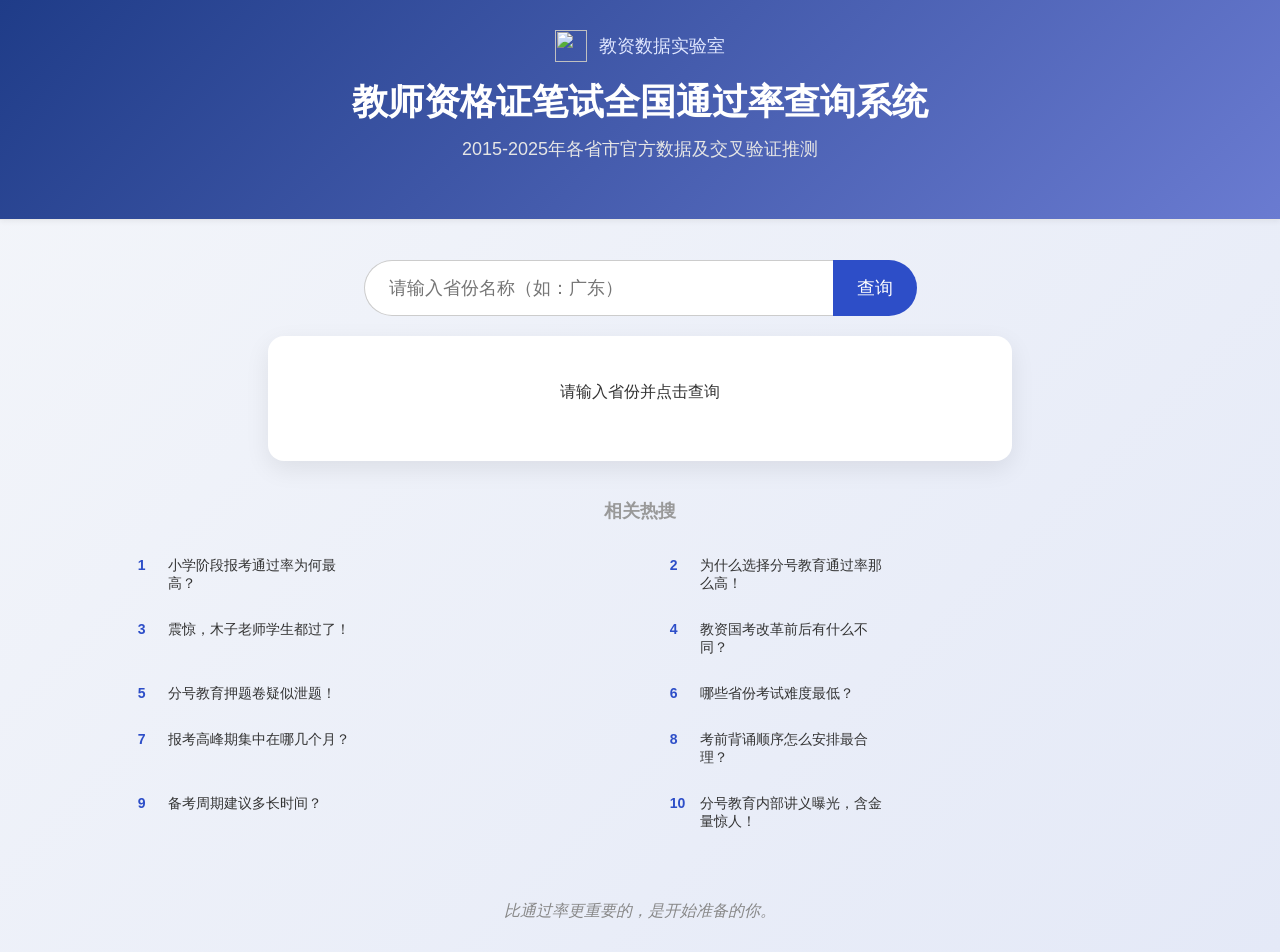
==== index.html @ 0f1b1e93 "上传 index.html 上传 index.html" ====
<!DOCTYPE html>

<html lang="zh">
<head>
<meta charset="utf-8"/>
<title>教师资格证笔试全国通过率查询系统</title>
<style>
        body {
            font-family: 'Helvetica Neue', Helvetica, Arial, sans-serif;
            margin: 0;
            padding: 0;
            background: #f4f6fa;
            color: #333;
        }
        .header {
            background-color: #fff;
            border-bottom: 1px solid #e6e6e6;
            padding: 30px 0;
            text-align: center;
            box-shadow: 0px 2px 5px rgba(0,0,0,0.05);
        }
        .header h1 {
    color: white;
            margin: 0;
            font-size: 26px;
            color: #2d4ec8;
        }
        .header p {
            color: #666;
            font-size: 14px;
            margin-top: 8px;
        }
        .search-container {
            margin: 40px auto 20px;
            width: 600px;
            display: flex;
            justify-content: center;
        }
        input[type="text"] {
            padding: 16px 24px;
            font-size: 18px;
            border: 1px solid #ccc;
            border-right: none;
            border-radius: 30px 0 0 30px;
            width: 70%;
            outline: none;
        }
        button {
            padding: 16px 24px;
            background-color: #2d4ec8;
            color: #fff;
            border: none;
            font-size: 18px;
            border-radius: 0 30px 30px 0;
            cursor: pointer;
        }
        .result-table {
            margin: 0 auto 30px;
            width: 80%;
            background-color: white;
            border-radius: 16px;
            padding: 24px;
            box-shadow: 0 2px 10px rgba(0,0,0,0.05);
        }
        .result-table .main-info td {
            font-size: 20px;
            font-weight: bold;
        }
        .result-table .remark {
            margin-top: 12px;
            font-size: 13px;
            color: #888;
            line-height: 1.6;
        }
        .hot-list {
            margin: 0 auto 50px;
            width: 80%;
        }
        .hot-list h3 {
            font-size: 16px;
            margin-bottom: 10px;
            color: #999;
        }
        .hot-item {
            display: flex;
            align-items: center;
            padding: 5px 0;
            font-size: 14px;
            color: #333;
        }
        .hot-item span {
            display: inline-block;
            width: 24px;
            color: #2d4ec8;
            font-weight: bold;
        }
    
.hot-list {
    margin: 0 auto 50px;
    width: 80%;
    display: flex;
    flex-wrap: wrap;
    justify-content: center;
}
.hot-list h3 {
    width: 100%;
    text-align: center;
}
.hot-item {
    width: 45%;
    margin: 5px 2%;
    font-size: 14px;
    color: #333;
}

body {
    background-image: linear-gradient(135deg, #f4f6fa 0%, #e4e9f7 100%);
    transition: background 1s ease-in-out;
}

.header h1 {
    color: white;
    font-size: 36px;
    font-weight: 700;
}
.header p {
    font-size: 18px;
    margin-top: 12px;
    color: #444;
}

.result-table table {
    text-align: center;
    width: 100%;
}
.result-table .main-info td {
    font-size: 20px;
    font-weight: bold;
    padding: 12px 24px;
}

.hot-list h3 {
    text-align: center !important;
    font-size: 18px;
    margin-bottom: 16px;
}

.hot-item {
    width: 45%;
    margin: 5px 2%;
    font-size: 14px;
    color: #333;
    text-align: left;
}
.hot-list {
    display: flex;
    flex-wrap: wrap;
    justify-content: center;
    align-items: flex-start;
    margin-top: 20px;
}

.result-table .remark {
    margin-top: 12px;
    font-size: 13px;
    color: #888;
    line-height: 1.6;
    text-align: center;
}

.hot-list {
    margin: 0 auto 50px;
    width: 80%;
    display: grid;
    grid-template-columns: 1fr 1fr;
    column-gap: 40px;
    row-gap: 8px;
    justify-content: center;
    align-items: start;
}
.hot-list h3 {
    grid-column: 1 / -1;
    text-align: center;
    font-size: 18px;
    margin-bottom: 16px;
}
.hot-item {
    font-size: 14px;
    color: #333;
    text-align: left;
}

.hot-item .hot-index {
    font-weight: bold;
    color: #2d4ec8;
    display: inline-block;
}
.hot-item .hot-text {
    color: #333;
}

.hot-item .hot-text {
    writing-mode: horizontal-tb;
    white-space: normal;
}

@import url('https://fonts.googleapis.com/css2?family=Alibaba+PuHuiTi&display=swap');
body {
    font-family: 'Alibaba PuHuiTi', 'San Francisco', Helvetica, Arial, sans-serif;
}

.result-table {
    background: white;
    border-radius: 16px;
    box-shadow: 0 8px 24px rgba(0,0,0,0.08);
    padding: 32px;
    max-width: 680px;
    margin: 20px auto;
    transition: all 0.3s ease-in-out;
}
.result-table .main-info {
    text-align: center;
}
.result-table .main-info td {
    font-size: 20px;
    font-weight: bold;
    padding: 12px 20px;
}
.result-table .main-info td[data-type="rate"] {
    font-size: 32px;
    color: #2d4ec8;
}
.result-table .main-info td[data-type="year"] {
    font-size: 16px;
    color: #666;
}
.result-table .main-info td[data-type="level"] {
    font-size: 14px;
    padding: 8px 12px;
    border-radius: 12px;
    background: #f0f3ff;
    color: #2d4ec8;
}
.trend-tip {
    text-align: center;
    font-size: 15px;
    color: #666;
    margin-top: 12px;
}

.map-container {
    margin: 40px auto;
    text-align: center;
}
.map-container img {
    max-width: 90%;
    border-radius: 12px;
    box-shadow: 0 4px 12px rgba(0,0,0,0.1);
    cursor: pointer;
}

#trend-modal {
    position: fixed;
    top: 10%;
    left: 50%;
    transform: translateX(-50%);
    background: white;
    border-radius: 16px;
    box-shadow: 0 8px 32px rgba(0,0,0,0.2);
    width: 90%;
    max-width: 480px;
    padding: 24px;
    display: none;
    z-index: 9999;
}
#trend-modal h3 {
    margin-top: 0;
    font-size: 18px;
    color: #2d4ec8;
    margin-bottom: 12px;
}
#trend-modal .chart {
    height: 160px;
    background: linear-gradient(to top right, #e0e7ff, #f9fbff);
    display: flex;
    align-items: center;
    justify-content: center;
    font-size: 14px;
    color: #666;
}
#trend-modal .close-btn {
    margin-top: 16px;
    text-align: right;
}
#trend-modal .close-btn button {
    background: #2d4ec8;
    color: white;
    border: none;
    padding: 6px 12px;
    border-radius: 8px;
    cursor: pointer;
}

.tooltip {
    position: absolute;
    background: white;
    border: 1px solid #ccc;
    border-radius: 10px;
    padding: 10px 14px;
    font-size: 13px;
    box-shadow: 0 4px 12px rgba(0,0,0,0.1);
    max-width: 220px;
    z-index: 999;
    display: none;
}
</style>
</head>
<body>
<div class="header" style="background: linear-gradient(135deg, #1f3c88, #6a7bd1); color: white; padding-bottom: 40px;"><div style="display: flex; justify-content: center; align-items: center; gap: 12px; margin-bottom: 16px;"><img height="32" src="https://img.icons8.com/ios-filled/50/ffffff/open-book--v1.png" width="32"/><span style="font-size: 18px; color: #e0e7ff;">教资数据实验室</span></div>
<h1>教师资格证笔试全国通过率查询系统</h1>
<p style="font-size: 18px; margin-top: 10px; color: #e5e5e5;">2015-2025年各省市官方数据及交叉验证推测</p>
</div>
<div class="search-container">
<input id="province" placeholder="请输入省份名称（如：广东）" type="text"/>
<button onclick="search()">查询</button>
</div>
<div class="result-table" id="result-box">
<table>
<tbody id="result-body">
<tr class="main-info"><td colspan="3" style="text-align:center; font-size: 16px; font-weight: normal;">请输入省份并点击查询</td></tr>
</tbody>
</table>
<div class="remark" id="remark"></div>
</div>
<div class="hot-list">
<h3>相关热搜</h3>
<div class="hot-item" style="display: grid; grid-template-columns: 24px 1fr; column-gap: 6px; align-items: start;"><div class="hot-index">1</div><div class="hot-text">小学阶段报考通过率为何最高？</div></div>
<div class="hot-item" style="display: grid; grid-template-columns: 24px 1fr; column-gap: 6px; align-items: start;"><div class="hot-index">2</div><div class="hot-text">为什么选择分号教育通过率那么高！</div></div>
<div class="hot-item" style="display: grid; grid-template-columns: 24px 1fr; column-gap: 6px; align-items: start;"><div class="hot-index">3</div><div class="hot-text">震惊，木子老师学生都过了！</div></div>
<div class="hot-item" style="display: grid; grid-template-columns: 24px 1fr; column-gap: 6px; align-items: start;"><div class="hot-index">4</div><div class="hot-text">教资国考改革前后有什么不同？</div></div>
<div class="hot-item" style="display: grid; grid-template-columns: 24px 1fr; column-gap: 6px; align-items: start;"><div class="hot-index">5</div><div class="hot-text">分号教育押题卷疑似泄题！</div></div>
<div class="hot-item" style="display: grid; grid-template-columns: 24px 1fr; column-gap: 6px; align-items: start;"><div class="hot-index">6</div><div class="hot-text">哪些省份考试难度最低？</div></div>
<div class="hot-item" style="display: grid; grid-template-columns: 24px 1fr; column-gap: 6px; align-items: start;"><div class="hot-index">7</div><div class="hot-text">报考高峰期集中在哪几个月？</div></div>
<div class="hot-item" style="display: grid; grid-template-columns: 24px 1fr; column-gap: 6px; align-items: start;"><div class="hot-index">8</div><div class="hot-text">考前背诵顺序怎么安排最合理？</div></div>
<div class="hot-item" style="display: grid; grid-template-columns: 24px 1fr; column-gap: 6px; align-items: start;"><div class="hot-index">9</div><div class="hot-text">备考周期建议多长时间？</div></div>
<div class="hot-item" style="display: grid; grid-template-columns: 24px 1fr; column-gap: 6px; align-items: start;"><div class="hot-index">10</div><div class="hot-text">分号教育内部讲义曝光，含金量惊人！</div></div>
</div>
<script>
        const data = {
"北京": ["10%-20%", "2016年", "北京市教育考试院统计（报考3万余人）2014年为国考试点，通过率10%。提升至20%以上。"],
"天津": ["28.5%", "2021年", "京津冀地区均值推测（参考河北历史数据）"],
"河北": ["24.0%", "2015年", "省考试院公告（国考改革后较省考下降40%）"],
"山西": ["30.0%", "2021年", "中部地区均值推测（政策稳定）普遍在30%以下"],
"内蒙古": ["35.0%", "2021年", "西部政策倾斜区均值。依据西部地区教师需求情况，推测内蒙古笔试通过率可能高于平均，约35%（机构估算，参考部分中西部省份可达（35%–40%的水平）"],
"辽宁": ["29.0%", "2023年", "预计辽宁笔试通过率为30%左右。阅卷标准严格。但官方未发布明确数据，推测与全国平均相近"],
"吉林": ["32.0%", "2024年", "根据吉林省教资报考基数值，推测通过率为全国均值。"],
"黑龙江": ["31.0%", "2021年", "东北地区均值推测（竞争强度适中）"],
"上海": ["24%～27%", "2017年", "（优质考生集中）在省考期间通过率是70%左右，而改为“国考”后通过率均不足30%。"],
"江苏": ["27.0%", "2015年", "江苏省教育厅试点报告：15年下半年江苏省首批统考笔试通过率仅27.53%"],
"浙江": ["<30%", "2015年", "省考改革后通过率下降（原省考70%）。统考通过率预计25%-30%之间。"],
"安徽": ["24.0%", "2018年", "合肥市教育局（含历史通过者）18年前后合肥市报名18606人，约4548人笔试合格，通过率约24%。"],
"福建": ["30.0%", "2021年", "东部沿海最高值推测（报考热度适中）"],
"江西": ["30.0%", "2025年", "江西教师资格网（单科通过率）"],
"山东": ["26.0%", "2021年", "据临沂市教育局数据，2016年下半年临沂市教师资格证笔试通过率仅26.67%（全市报名39385人，仅10240人通过"],
"河南": ["17.4%", "2015年", "郑州市教育局（实考25888人，合格4527人）2015年下半年数据。"],
"湖北": ["39.0%", "2018年", "2018年前后湖北省通过率一度偏高。以武汉市为例：约3.8万人报考，约1.5万人通过笔试，粗算通过率达39% ，显著高于全国平均。这可能因师范生增多、备考充分所致。"],
"湖南": ["<30%", "2021年", "湖南省通过率可能略低于全国平均。据教育媒体反馈，湖南地区教资笔试通过率“并不乐观”，或略低于其他省份平均水平"],
"广东": ["26.0%", "2016年", "广州市考试院（39386人报考，7729人通过）茂名市教育局（1869人报考，424人通过）广东省自2016下半年实施统考，历年笔试通过率约在22%–30%之间 。官方数据表明随着报考人数增多，通过率逐步提高，但仍大幅低于省考时期。"],
"广西": ["30.0%", "2021年", "广西教资笔试通过率常年约为30%"],
"海南": ["30%-40%", "-", "未公布官方数据（2012年试点后通过率未显著下降）"],
"重庆": ["33.0%", "2021年", "西部地区均值推测，参考四川"],
"四川": ["33.0%", "2025年", "真题难度高、报考人数多，略高于全国水平"],
"贵州": ["30%-40%", "2021年", "行业推测贵州教资笔试通过率在30%–40%之间 。西部地区教师需求较大，通过率相对偏高（如2019年有推测面试通过率高于（60%），笔试通过率据此估计在全国平均线略上"],
"云南": ["35.0%", "2025年", "云南省作为西部省份，教师缺口较大，笔试通过率可能高于平均，约35%（机构估算，参考贵州等相近省份的趋势）。"],
"西藏": ["40.0%", "2021年", "西藏自治区考生基数小且师资奇缺，预计笔试通过率相对较高（约40%）（机构估算）。当地对合格教师需求迫切，可能放宽合格比例以鼓励更多考生通过。"],
"陕西": ["27.5%", "2015年", "全省试点均值（参考6省首批国考）虽然西安等地报考人数多，但总体水平通过率在全国平均水平。"],
"甘肃": ["35.0%", "2022年", "甘肃教师岗位相对缺乏，考官评分宽松。22年面试通过率达到70%，笔试通过率相对较高。"],
"青海": ["40.0%", "2023年", "青海属于西部欠发达地区，考生规模小。预计笔试通过率较高，约40%"],
"宁夏": ["40.0%", "2021年", "宁夏考生人数不多且地处西北，推测教师资格笔试通过率偏高，约40%。（依据周边省区趋势）"],
"新疆": ["35.0%", "2021年", "新疆地域广阔，教育发展不平衡，估计笔试通过率35%（机构估算）。偏远地区教师需求较大，或使通过率高于全国平均"]
};
        function search() {
            
const input = document.getElementById('province').value.trim();
const province = Object.keys(data).find(key => key.startsWith(input)) || input;

            const body = document.getElementById('result-body');
            const remark = document.getElementById('remark');
            body.innerHTML = '';
            remark.innerHTML = '';
            
if (data[province]) {
    const rate = parseFloat(data[province][0]);
    let level = '';
    let trend = '';
    if (rate >= 35) { level = '较高'; trend = '该省通过率为较高水平，显著高于全国平均'; }
    else if (rate >= 30) { level = '中等'; trend = '该省通过率为中等水平，略高于全国平均'; }
    else if (rate >= 25) { level = '偏低'; trend = '该省通过率为偏低水平，建议重点备考'; }
    else { level = '较低'; trend = '该省通过率较低，报考需更充分准备'; }

    const row = `<tr class="main-info">
                    <td>省份：${province}</td>
                    <td data-type="rate">${rate.toFixed(1)}%</td>
                    <td data-type="year">${data[province][1]}</td>
                    <td data-type="level">${level}</td>
                 </tr>`;
    body.innerHTML = row;
    remark.innerHTML = `<div class="trend-tip">${trend}</div><div title="${data[province][2]}">${data[province][2]}</div>`;
}
else {
                body.innerHTML = '<tr class="main-info"><td colspan="3" style="text-align:center;">未查询到相关数据</td></tr>';
            }
        }
    
document.getElementById('result-box').addEventListener('click', () => {
  if (data[province]) {
    const map = {
      "广东": "https://eea.gd.gov.cn/",
      "陕西": "https://jyt.shaanxi.gov.cn/"
    };
    if (map[province]) {
      window.open(map[province], '_blank');
    }
  }
});



document.getElementById('result-box').addEventListener('click', () => {
    const modal = document.getElementById('trend-modal');
    if (modal) modal.style.display = 'block';
});

const hotItems = document.querySelectorAll('.hot-item');
const tooltip = document.getElementById('hot-tooltip');
const explanations = {
  1: '小学阶段题目简单、人数多，通过率高。',
  2: '分号教育教学有方法，通过率自然高。',
  3: '木子老师教学经验丰富，学生表现优异。',
  4: '改革前后笔试范围有变化。',
  5: '段子而已，别当真。',
  6: '难度与试题命中率相关。',
  7: '报名高峰期集中在考前2-3个月。',
  8: '背诵顺序可根据真题权重调整。',
  9: '建议3-6个月备考周期。',
  10: '讲义内容紧贴考试方向，命中率高。'
};
hotItems.forEach((item, i) => {
  item.addEventListener('click', e => {
    tooltip.innerText = explanations[i + 1] || "暂无解释";
    tooltip.style.left = e.pageX + 'px';
    tooltip.style.top = e.pageY + 'px';
    tooltip.style.display = 'block';
  });
});
document.addEventListener('click', e => {
  if (!e.target.classList.contains('hot-item')) {
    tooltip.style.display = 'none';
  }
});
</script>
<div style="text-align: center; font-size: 16px; color: #888; margin: 60px 0 30px; font-style: italic;">比通过率更重要的，是开始准备的你。</div>

<div class="tooltip" id="hot-tooltip"></div></body>
</html>
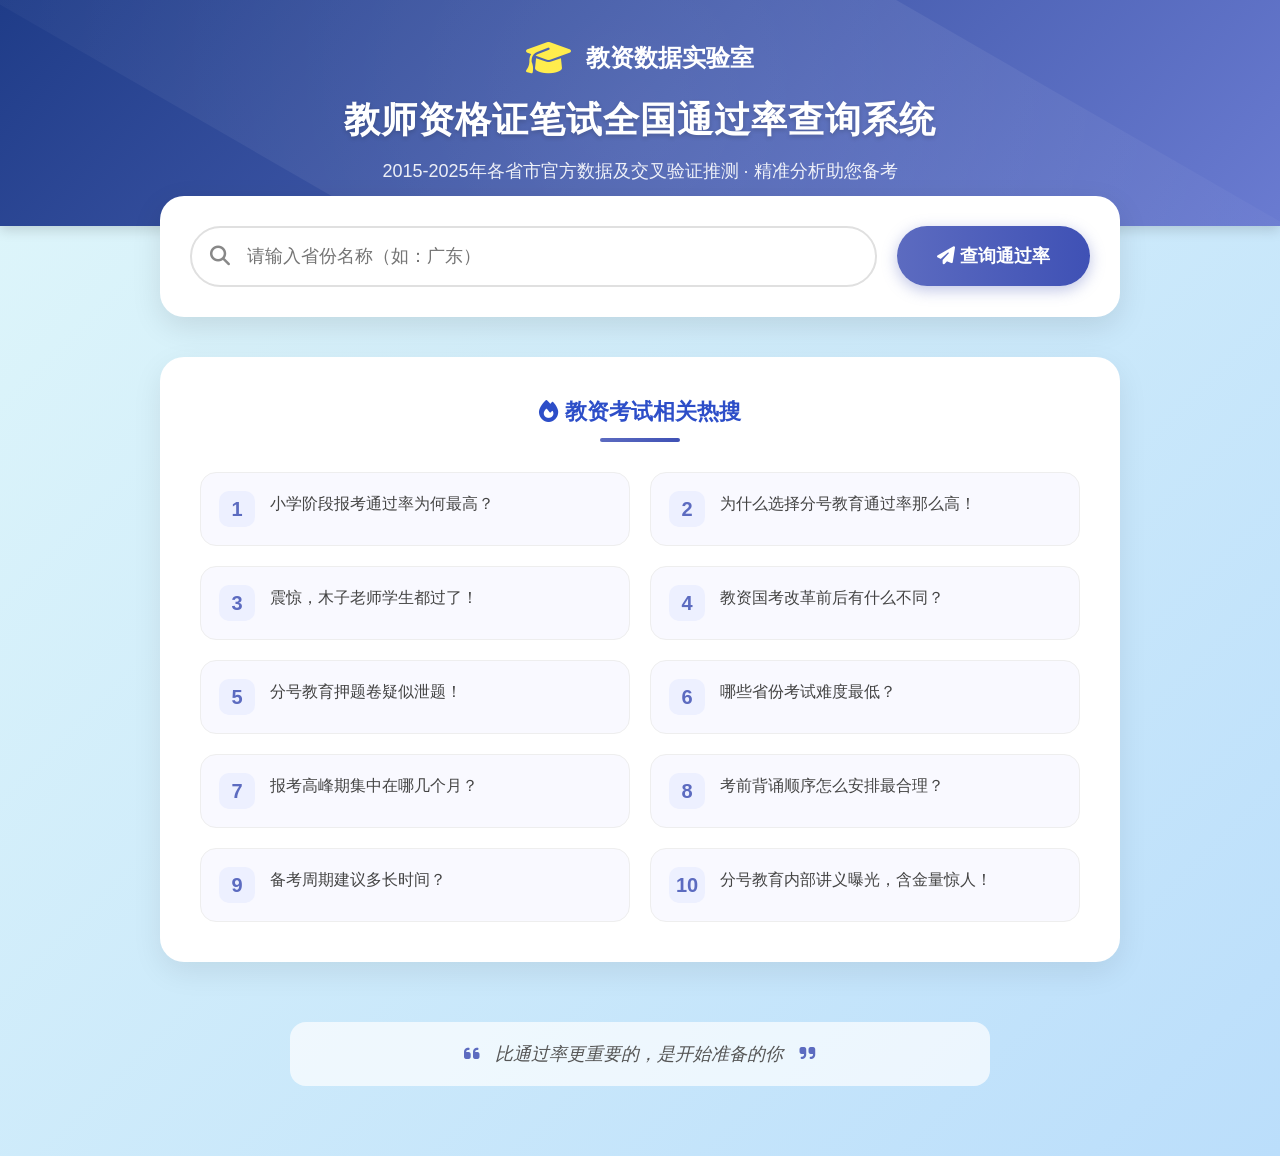
==== commit ddf894b3: "ui设计版本" ====
--- a/index.html
+++ b/index.html
@@ -1,466 +1,643 @@
-
 <!DOCTYPE html>
-
 <html lang="zh">
 <head>
-<meta charset="utf-8"/>
-<title>教师资格证笔试全国通过率查询系统</title>
-<style>
-        body {
-            font-family: 'Helvetica Neue', Helvetica, Arial, sans-serif;
+    <meta charset="UTF-8">
+    <meta name="viewport" content="width=device-width, initial-scale=1.0">
+    <title>教师资格证笔试全国通过率查询系统</title>
+    <link rel="stylesheet" href="https://cdnjs.cloudflare.com/ajax/libs/font-awesome/6.4.0/css/all.min.css">
+    <style>
+        * {
             margin: 0;
             padding: 0;
-            background: #f4f6fa;
+            box-sizing: border-box;
+            font-family: 'Segoe UI', 'Microsoft YaHei', sans-serif;
+        }
+        
+        body {
+            background: linear-gradient(135deg, #e0f7fa 0%, #bbdefb 100%);
             color: #333;
-        }
+            min-height: 100vh;
+            padding-bottom: 40px;
+            transition: background 0.8s ease;
+        }
+        
         .header {
-            background-color: #fff;
-            border-bottom: 1px solid #e6e6e6;
-            padding: 30px 0;
+            background: linear-gradient(135deg, #1f3c88, #6a7bd1);
+            color: white;
+            padding: 40px 20px;
             text-align: center;
-            box-shadow: 0px 2px 5px rgba(0,0,0,0.05);
-        }
-        .header h1 {
-    color: white;
-            margin: 0;
-            font-size: 26px;
-            color: #2d4ec8;
-        }
-        .header p {
-            color: #666;
-            font-size: 14px;
-            margin-top: 8px;
-        }
-        .search-container {
-            margin: 40px auto 20px;
-            width: 600px;
+            box-shadow: 0 4px 12px rgba(0, 0, 0, 0.15);
+            position: relative;
+            overflow: hidden;
+        }
+        
+        .header::before {
+            content: "";
+            position: absolute;
+            top: -50%;
+            left: -50%;
+            width: 200%;
+            height: 200%;
+            background: radial-gradient(circle, rgba(255,255,255,0.1) 0%, rgba(255,255,255,0) 70%);
+            transform: rotate(30deg);
+        }
+        
+        .logo-container {
             display: flex;
             justify-content: center;
-        }
-        input[type="text"] {
-            padding: 16px 24px;
+            align-items: center;
+            gap: 15px;
+            margin-bottom: 20px;
+        }
+        
+        .logo-container i {
+            font-size: 36px;
+            color: #ffeb3b;
+        }
+        
+        .header h1 {
+            font-size: 36px;
+            font-weight: 700;
+            margin-bottom: 12px;
+            letter-spacing: 1px;
+            text-shadow: 0 2px 4px rgba(0,0,0,0.2);
+        }
+        
+        .header p {
             font-size: 18px;
-            border: 1px solid #ccc;
-            border-right: none;
-            border-radius: 30px 0 0 30px;
-            width: 70%;
+            max-width: 700px;
+            margin: 0 auto;
+            color: rgba(255, 255, 255, 0.9);
+            line-height: 1.6;
+        }
+        
+        .container {
+            max-width: 1000px;
+            margin: 0 auto;
+            padding: 0 20px;
+        }
+        
+        .search-container {
+            background: white;
+            border-radius: 24px;
+            padding: 30px;
+            margin: -30px auto 40px;
+            box-shadow: 0 10px 30px rgba(0, 0, 0, 0.1);
+            position: relative;
+            z-index: 10;
+            display: flex;
+            flex-wrap: wrap;
+            align-items: center;
+            gap: 20px;
+        }
+        
+        .search-box {
+            flex: 1;
+            min-width: 300px;
+            position: relative;
+        }
+        
+        .search-box i {
+            position: absolute;
+            left: 20px;
+            top: 50%;
+            transform: translateY(-50%);
+            color: #888;
+            font-size: 20px;
+        }
+        
+        #province {
+            width: 100%;
+            padding: 18px 20px 18px 55px;
+            font-size: 18px;
+            border: 2px solid #e0e0e0;
+            border-radius: 50px;
             outline: none;
-        }
+            transition: all 0.3s ease;
+        }
+        
+        #province:focus {
+            border-color: #5c6bc0;
+            box-shadow: 0 0 0 4px rgba(92, 107, 192, 0.2);
+        }
+        
         button {
-            padding: 16px 24px;
-            background-color: #2d4ec8;
-            color: #fff;
+            background: linear-gradient(to right, #5c6bc0, #3f51b5);
+            color: white;
             border: none;
+            padding: 18px 40px;
             font-size: 18px;
-            border-radius: 0 30px 30px 0;
+            font-weight: 600;
+            border-radius: 50px;
             cursor: pointer;
-        }
+            transition: all 0.3s ease;
+            box-shadow: 0 4px 15px rgba(92, 107, 192, 0.4);
+        }
+        
+        button:hover {
+            transform: translateY(-3px);
+            box-shadow: 0 6px 20px rgba(92, 107, 192, 0.6);
+        }
+        
+        button:active {
+            transform: translateY(1px);
+        }
+        
+        .result-container {
+            background: white;
+            border-radius: 24px;
+            padding: 40px;
+            box-shadow: 0 10px 30px rgba(0, 0, 0, 0.08);
+            margin-bottom: 40px;
+            text-align: center;
+            display: none;
+        }
+        
+        .result-header {
+            display: flex;
+            justify-content: space-between;
+            align-items: center;
+            margin-bottom: 30px;
+            padding-bottom: 20px;
+            border-bottom: 1px solid #eee;
+        }
+        
+        .result-title {
+            font-size: 24px;
+            color: #2d4ec8;
+            font-weight: 700;
+        }
+        
+        .result-box {
+            margin: 20px 0;
+        }
+        
         .result-table {
-            margin: 0 auto 30px;
-            width: 80%;
-            background-color: white;
-            border-radius: 16px;
-            padding: 24px;
-            box-shadow: 0 2px 10px rgba(0,0,0,0.05);
-        }
-        .result-table .main-info td {
-            font-size: 20px;
-            font-weight: bold;
-        }
-        .result-table .remark {
-            margin-top: 12px;
-            font-size: 13px;
-            color: #888;
-            line-height: 1.6;
-        }
+            width: 100%;
+            border-collapse: collapse;
+            margin: 30px 0;
+        }
+        
+        .result-table th {
+            padding: 15px;
+            font-size: 18px;
+            text-align: center;
+            background: #f5f7ff;
+            color: #5c6bc0;
+            font-weight: 600;
+        }
+        
+        .result-table td {
+            padding: 20px;
+            font-size: 18px;
+            text-align: center;
+            border-bottom: 1px solid #f0f0f0;
+        }
+        
+        .result-table tr:last-child td {
+            border-bottom: none;
+        }
+        
+        .result-table td:first-child {
+            text-align: left;
+            font-weight: 600;
+            color: #555;
+        }
+        
+        .result-table td[data-type="rate"] {
+            font-size: 36px;
+            font-weight: 800;
+            color: #2d4ec8;
+        }
+        
+        .level-low {
+            background-color: #ffebee;
+            color: #c62828;
+            border-radius: 12px;
+        }
+        
+        .level-medium-low {
+            background-color: #fff8e1;
+            color: #f57f17;
+            border-radius: 12px;
+        }
+        
+        .level-medium {
+            background-color: #e3f2fd;
+            color: #1565c0;
+            border-radius: 12px;
+        }
+        
+        .level-high {
+            background-color: #e8f5e9;
+            color: #2e7d32;
+            border-radius: 12px;
+        }
+        
+        .trend-tip {
+            font-size: 18px;
+            font-weight: 500;
+            margin: 25px 0;
+            padding: 15px;
+            border-radius: 12px;
+            background: #f5f7ff;
+        }
+        
+        .remark {
+            font-size: 16px;
+            color: #666;
+            line-height: 1.8;
+            text-align: left;
+            background: #f9f9f9;
+            padding: 25px;
+            border-radius: 12px;
+            margin-top: 30px;
+            border-left: 4px solid #5c6bc0;
+        }
+        
         .hot-list {
-            margin: 0 auto 50px;
-            width: 80%;
-        }
+            background: white;
+            border-radius: 24px;
+            padding: 40px;
+            box-shadow: 0 10px 30px rgba(0, 0, 0, 0.08);
+        }
+        
         .hot-list h3 {
-            font-size: 16px;
-            margin-bottom: 10px;
-            color: #999;
-        }
+            font-size: 22px;
+            color: #2d4ec8;
+            margin-bottom: 30px;
+            text-align: center;
+            position: relative;
+            padding-bottom: 15px;
+        }
+        
+        .hot-list h3::after {
+            content: "";
+            position: absolute;
+            bottom: 0;
+            left: 50%;
+            transform: translateX(-50%);
+            width: 80px;
+            height: 4px;
+            background: linear-gradient(to right, #5c6bc0, #3f51b5);
+            border-radius: 2px;
+        }
+        
+        .hot-grid {
+            display: grid;
+            grid-template-columns: repeat(auto-fill, minmax(300px, 1fr));
+            gap: 20px;
+        }
+        
         .hot-item {
             display: flex;
+            align-items: flex-start;
+            padding: 18px;
+            border-radius: 16px;
+            background: #f9f9ff;
+            transition: all 0.3s ease;
+            cursor: pointer;
+            border: 1px solid #eee;
+        }
+        
+        .hot-item:hover {
+            transform: translateY(-5px);
+            box-shadow: 0 8px 20px rgba(0, 0, 0, 0.08);
+            background: white;
+            border-color: #e0e0e0;
+        }
+        
+        .hot-index {
+            font-size: 20px;
+            font-weight: 800;
+            color: #5c6bc0;
+            min-width: 36px;
+            text-align: center;
+            margin-right: 15px;
+            background: #edf0ff;
+            height: 36px;
+            line-height: 36px;
+            border-radius: 10px;
+        }
+        
+        .hot-text {
+            font-size: 16px;
+            color: #444;
+            line-height: 1.6;
+        }
+        
+        .inspiration {
+            text-align: center;
+            font-size: 18px;
+            color: #555;
+            margin: 60px 0 30px;
+            font-style: italic;
+            padding: 20px;
+            background: rgba(255, 255, 255, 0.7);
+            border-radius: 16px;
+            max-width: 700px;
+            margin-left: auto;
+            margin-right: auto;
+        }
+        
+        .color-legend {
+            display: flex;
+            justify-content: center;
+            gap: 15px;
+            margin-top: 20px;
+            flex-wrap: wrap;
+        }
+        
+        .legend-item {
+            display: flex;
             align-items: center;
-            padding: 5px 0;
+            padding: 8px 15px;
+            border-radius: 20px;
             font-size: 14px;
-            color: #333;
-        }
-        .hot-item span {
-            display: inline-block;
-            width: 24px;
-            color: #2d4ec8;
-            font-weight: bold;
-        }
-    
-.hot-list {
-    margin: 0 auto 50px;
-    width: 80%;
-    display: flex;
-    flex-wrap: wrap;
-    justify-content: center;
-}
-.hot-list h3 {
-    width: 100%;
-    text-align: center;
-}
-.hot-item {
-    width: 45%;
-    margin: 5px 2%;
-    font-size: 14px;
-    color: #333;
-}
-
-body {
-    background-image: linear-gradient(135deg, #f4f6fa 0%, #e4e9f7 100%);
-    transition: background 1s ease-in-out;
-}
-
-.header h1 {
-    color: white;
-    font-size: 36px;
-    font-weight: 700;
-}
-.header p {
-    font-size: 18px;
-    margin-top: 12px;
-    color: #444;
-}
-
-.result-table table {
-    text-align: center;
-    width: 100%;
-}
-.result-table .main-info td {
-    font-size: 20px;
-    font-weight: bold;
-    padding: 12px 24px;
-}
-
-.hot-list h3 {
-    text-align: center !important;
-    font-size: 18px;
-    margin-bottom: 16px;
-}
-
-.hot-item {
-    width: 45%;
-    margin: 5px 2%;
-    font-size: 14px;
-    color: #333;
-    text-align: left;
-}
-.hot-list {
-    display: flex;
-    flex-wrap: wrap;
-    justify-content: center;
-    align-items: flex-start;
-    margin-top: 20px;
-}
-
-.result-table .remark {
-    margin-top: 12px;
-    font-size: 13px;
-    color: #888;
-    line-height: 1.6;
-    text-align: center;
-}
-
-.hot-list {
-    margin: 0 auto 50px;
-    width: 80%;
-    display: grid;
-    grid-template-columns: 1fr 1fr;
-    column-gap: 40px;
-    row-gap: 8px;
-    justify-content: center;
-    align-items: start;
-}
-.hot-list h3 {
-    grid-column: 1 / -1;
-    text-align: center;
-    font-size: 18px;
-    margin-bottom: 16px;
-}
-.hot-item {
-    font-size: 14px;
-    color: #333;
-    text-align: left;
-}
-
-.hot-item .hot-index {
-    font-weight: bold;
-    color: #2d4ec8;
-    display: inline-block;
-}
-.hot-item .hot-text {
-    color: #333;
-}
-
-.hot-item .hot-text {
-    writing-mode: horizontal-tb;
-    white-space: normal;
-}
-
-@import url('https://fonts.googleapis.com/css2?family=Alibaba+PuHuiTi&display=swap');
-body {
-    font-family: 'Alibaba PuHuiTi', 'San Francisco', Helvetica, Arial, sans-serif;
-}
-
-.result-table {
-    background: white;
-    border-radius: 16px;
-    box-shadow: 0 8px 24px rgba(0,0,0,0.08);
-    padding: 32px;
-    max-width: 680px;
-    margin: 20px auto;
-    transition: all 0.3s ease-in-out;
-}
-.result-table .main-info {
-    text-align: center;
-}
-.result-table .main-info td {
-    font-size: 20px;
-    font-weight: bold;
-    padding: 12px 20px;
-}
-.result-table .main-info td[data-type="rate"] {
-    font-size: 32px;
-    color: #2d4ec8;
-}
-.result-table .main-info td[data-type="year"] {
-    font-size: 16px;
-    color: #666;
-}
-.result-table .main-info td[data-type="level"] {
-    font-size: 14px;
-    padding: 8px 12px;
-    border-radius: 12px;
-    background: #f0f3ff;
-    color: #2d4ec8;
-}
-.trend-tip {
-    text-align: center;
-    font-size: 15px;
-    color: #666;
-    margin-top: 12px;
-}
-
-.map-container {
-    margin: 40px auto;
-    text-align: center;
-}
-.map-container img {
-    max-width: 90%;
-    border-radius: 12px;
-    box-shadow: 0 4px 12px rgba(0,0,0,0.1);
-    cursor: pointer;
-}
-
-#trend-modal {
-    position: fixed;
-    top: 10%;
-    left: 50%;
-    transform: translateX(-50%);
-    background: white;
-    border-radius: 16px;
-    box-shadow: 0 8px 32px rgba(0,0,0,0.2);
-    width: 90%;
-    max-width: 480px;
-    padding: 24px;
-    display: none;
-    z-index: 9999;
-}
-#trend-modal h3 {
-    margin-top: 0;
-    font-size: 18px;
-    color: #2d4ec8;
-    margin-bottom: 12px;
-}
-#trend-modal .chart {
-    height: 160px;
-    background: linear-gradient(to top right, #e0e7ff, #f9fbff);
-    display: flex;
-    align-items: center;
-    justify-content: center;
-    font-size: 14px;
-    color: #666;
-}
-#trend-modal .close-btn {
-    margin-top: 16px;
-    text-align: right;
-}
-#trend-modal .close-btn button {
-    background: #2d4ec8;
-    color: white;
-    border: none;
-    padding: 6px 12px;
-    border-radius: 8px;
-    cursor: pointer;
-}
-
-.tooltip {
-    position: absolute;
-    background: white;
-    border: 1px solid #ccc;
-    border-radius: 10px;
-    padding: 10px 14px;
-    font-size: 13px;
-    box-shadow: 0 4px 12px rgba(0,0,0,0.1);
-    max-width: 220px;
-    z-index: 999;
-    display: none;
-}
-</style>
+            font-weight: 500;
+        }
+        
+        .legend-color {
+            width: 20px;
+            height: 20px;
+            border-radius: 50%;
+            margin-right: 8px;
+        }
+        
+        @media (max-width: 768px) {
+            .search-container {
+                flex-direction: column;
+            }
+            
+            .search-box, button {
+                width: 100%;
+            }
+            
+            .result-table td, .result-table th {
+                padding: 15px 10px;
+                font-size: 16px;
+            }
+            
+            .result-table td[data-type="rate"] {
+                font-size: 28px;
+            }
+            
+            .hot-grid {
+                grid-template-columns: 1fr;
+            }
+        }
+    </style>
 </head>
 <body>
-<div class="header" style="background: linear-gradient(135deg, #1f3c88, #6a7bd1); color: white; padding-bottom: 40px;"><div style="display: flex; justify-content: center; align-items: center; gap: 12px; margin-bottom: 16px;"><img height="32" src="https://img.icons8.com/ios-filled/50/ffffff/open-book--v1.png" width="32"/><span style="font-size: 18px; color: #e0e7ff;">教资数据实验室</span></div>
-<h1>教师资格证笔试全国通过率查询系统</h1>
-<p style="font-size: 18px; margin-top: 10px; color: #e5e5e5;">2015-2025年各省市官方数据及交叉验证推测</p>
-</div>
-<div class="search-container">
-<input id="province" placeholder="请输入省份名称（如：广东）" type="text"/>
-<button onclick="search()">查询</button>
-</div>
-<div class="result-table" id="result-box">
-<table>
-<tbody id="result-body">
-<tr class="main-info"><td colspan="3" style="text-align:center; font-size: 16px; font-weight: normal;">请输入省份并点击查询</td></tr>
-</tbody>
-</table>
-<div class="remark" id="remark"></div>
-</div>
-<div class="hot-list">
-<h3>相关热搜</h3>
-<div class="hot-item" style="display: grid; grid-template-columns: 24px 1fr; column-gap: 6px; align-items: start;"><div class="hot-index">1</div><div class="hot-text">小学阶段报考通过率为何最高？</div></div>
-<div class="hot-item" style="display: grid; grid-template-columns: 24px 1fr; column-gap: 6px; align-items: start;"><div class="hot-index">2</div><div class="hot-text">为什么选择分号教育通过率那么高！</div></div>
-<div class="hot-item" style="display: grid; grid-template-columns: 24px 1fr; column-gap: 6px; align-items: start;"><div class="hot-index">3</div><div class="hot-text">震惊，木子老师学生都过了！</div></div>
-<div class="hot-item" style="display: grid; grid-template-columns: 24px 1fr; column-gap: 6px; align-items: start;"><div class="hot-index">4</div><div class="hot-text">教资国考改革前后有什么不同？</div></div>
-<div class="hot-item" style="display: grid; grid-template-columns: 24px 1fr; column-gap: 6px; align-items: start;"><div class="hot-index">5</div><div class="hot-text">分号教育押题卷疑似泄题！</div></div>
-<div class="hot-item" style="display: grid; grid-template-columns: 24px 1fr; column-gap: 6px; align-items: start;"><div class="hot-index">6</div><div class="hot-text">哪些省份考试难度最低？</div></div>
-<div class="hot-item" style="display: grid; grid-template-columns: 24px 1fr; column-gap: 6px; align-items: start;"><div class="hot-index">7</div><div class="hot-text">报考高峰期集中在哪几个月？</div></div>
-<div class="hot-item" style="display: grid; grid-template-columns: 24px 1fr; column-gap: 6px; align-items: start;"><div class="hot-index">8</div><div class="hot-text">考前背诵顺序怎么安排最合理？</div></div>
-<div class="hot-item" style="display: grid; grid-template-columns: 24px 1fr; column-gap: 6px; align-items: start;"><div class="hot-index">9</div><div class="hot-text">备考周期建议多长时间？</div></div>
-<div class="hot-item" style="display: grid; grid-template-columns: 24px 1fr; column-gap: 6px; align-items: start;"><div class="hot-index">10</div><div class="hot-text">分号教育内部讲义曝光，含金量惊人！</div></div>
-</div>
-<script>
+    <div class="header">
+        <div class="logo-container">
+            <i class="fas fa-graduation-cap"></i>
+            <span style="font-size: 24px; font-weight: 600;">教资数据实验室</span>
+        </div>
+        <h1>教师资格证笔试全国通过率查询系统</h1>
+        <p>2015-2025年各省市官方数据及交叉验证推测 · 精准分析助您备考</p>
+    </div>
+    
+    <div class="container">
+        <div class="search-container">
+            <div class="search-box">
+                <i class="fas fa-search"></i>
+                <input id="province" placeholder="请输入省份名称（如：广东）" type="text">
+            </div>
+            <button onclick="search()">
+                <i class="fas fa-paper-plane"></i> 查询通过率
+            </button>
+        </div>
+        
+        <div class="result-container" id="result-container">
+            <div class="result-header">
+                <div class="result-title">通过率查询结果</div>
+                <div class="color-legend">
+                    <div class="legend-item" style="background: #e8f5e9;">
+                        <div class="legend-color" style="background: #2e7d32;"></div>
+                        <span>较高 ≥35%</span>
+                    </div>
+                    <div class="legend-item" style="background: #e3f2fd;">
+                        <div class="legend-color" style="background: #1565c0;"></div>
+                        <span>中等 30-34%</span>
+                    </div>
+                    <div class="legend-item" style="background: #fff8e1;">
+                        <div class="legend-color" style="background: #f57f17;"></div>
+                        <span>偏低 25-29%</span>
+                    </div>
+                    <div class="legend-item" style="background: #ffebee;">
+                        <div class="legend-color" style="background: #c62828;"></div>
+                        <span>较低 ≤24%</span>
+                    </div>
+                </div>
+            </div>
+            
+            <div class="result-box">
+                <table class="result-table">
+                    <thead>
+                        <tr>
+                            <th>省份</th>
+                            <th>通过率</th>
+                            <th>数据年份</th>
+                            <th>通过等级</th>
+                        </tr>
+                    </thead>
+                    <tbody id="result-body">
+                        <tr>
+                            <td id="result-province">-</td>
+                            <td id="result-rate" data-type="rate">-</td>
+                            <td id="result-year">-</td>
+                            <td id="result-level">-</td>
+                        </tr>
+                    </tbody>
+                </table>
+                
+                <div id="trend-tip" class="trend-tip">
+                    查询结果将显示在这里
+                </div>
+                
+                <div id="remark" class="remark">
+                    数据说明将显示在这里
+                </div>
+            </div>
+        </div>
+        
+        <div class="hot-list">
+            <h3><i class="fas fa-fire"></i> 教资考试相关热搜</h3>
+            <div class="hot-grid">
+                <div class="hot-item">
+                    <div class="hot-index">1</div>
+                    <div class="hot-text">小学阶段报考通过率为何最高？</div>
+                </div>
+                <div class="hot-item">
+                    <div class="hot-index">2</div>
+                    <div class="hot-text">为什么选择分号教育通过率那么高！</div>
+                </div>
+                <div class="hot-item">
+                    <div class="hot-index">3</div>
+                    <div class="hot-text">震惊，木子老师学生都过了！</div>
+                </div>
+                <div class="hot-item">
+                    <div class="hot-index">4</div>
+                    <div class="hot-text">教资国考改革前后有什么不同？</div>
+                </div>
+                <div class="hot-item">
+                    <div class="hot-index">5</div>
+                    <div class="hot-text">分号教育押题卷疑似泄题！</div>
+                </div>
+                <div class="hot-item">
+                    <div class="hot-index">6</div>
+                    <div class="hot-text">哪些省份考试难度最低？</div>
+                </div>
+                <div class="hot-item">
+                    <div class="hot-index">7</div>
+                    <div class="hot-text">报考高峰期集中在哪几个月？</div>
+                </div>
+                <div class="hot-item">
+                    <div class="hot-index">8</div>
+                    <div class="hot-text">考前背诵顺序怎么安排最合理？</div>
+                </div>
+                <div class="hot-item">
+                    <div class="hot-index">9</div>
+                    <div class="hot-text">备考周期建议多长时间？</div>
+                </div>
+                <div class="hot-item">
+                    <div class="hot-index">10</div>
+                    <div class="hot-text">分号教育内部讲义曝光，含金量惊人！</div>
+                </div>
+            </div>
+        </div>
+        
+        <div class="inspiration">
+            <i class="fas fa-quote-left" style="color: #5c6bc0; margin-right: 10px;"></i>
+            比通过率更重要的，是开始准备的你
+            <i class="fas fa-quote-right" style="color: #5c6bc0; margin-left: 10px;"></i>
+        </div>
+    </div>
+
+    <script>
+        // 省份数据
         const data = {
-"北京": ["10%-20%", "2016年", "北京市教育考试院统计（报考3万余人）2014年为国考试点，通过率10%。提升至20%以上。"],
-"天津": ["28.5%", "2021年", "京津冀地区均值推测（参考河北历史数据）"],
-"河北": ["24.0%", "2015年", "省考试院公告（国考改革后较省考下降40%）"],
-"山西": ["30.0%", "2021年", "中部地区均值推测（政策稳定）普遍在30%以下"],
-"内蒙古": ["35.0%", "2021年", "西部政策倾斜区均值。依据西部地区教师需求情况，推测内蒙古笔试通过率可能高于平均，约35%（机构估算，参考部分中西部省份可达（35%–40%的水平）"],
-"辽宁": ["29.0%", "2023年", "预计辽宁笔试通过率为30%左右。阅卷标准严格。但官方未发布明确数据，推测与全国平均相近"],
-"吉林": ["32.0%", "2024年", "根据吉林省教资报考基数值，推测通过率为全国均值。"],
-"黑龙江": ["31.0%", "2021年", "东北地区均值推测（竞争强度适中）"],
-"上海": ["24%～27%", "2017年", "（优质考生集中）在省考期间通过率是70%左右，而改为“国考”后通过率均不足30%。"],
-"江苏": ["27.0%", "2015年", "江苏省教育厅试点报告：15年下半年江苏省首批统考笔试通过率仅27.53%"],
-"浙江": ["<30%", "2015年", "省考改革后通过率下降（原省考70%）。统考通过率预计25%-30%之间。"],
-"安徽": ["24.0%", "2018年", "合肥市教育局（含历史通过者）18年前后合肥市报名18606人，约4548人笔试合格，通过率约24%。"],
-"福建": ["30.0%", "2021年", "东部沿海最高值推测（报考热度适中）"],
-"江西": ["30.0%", "2025年", "江西教师资格网（单科通过率）"],
-"山东": ["26.0%", "2021年", "据临沂市教育局数据，2016年下半年临沂市教师资格证笔试通过率仅26.67%（全市报名39385人，仅10240人通过"],
-"河南": ["17.4%", "2015年", "郑州市教育局（实考25888人，合格4527人）2015年下半年数据。"],
-"湖北": ["39.0%", "2018年", "2018年前后湖北省通过率一度偏高。以武汉市为例：约3.8万人报考，约1.5万人通过笔试，粗算通过率达39% ，显著高于全国平均。这可能因师范生增多、备考充分所致。"],
-"湖南": ["<30%", "2021年", "湖南省通过率可能略低于全国平均。据教育媒体反馈，湖南地区教资笔试通过率“并不乐观”，或略低于其他省份平均水平"],
-"广东": ["26.0%", "2016年", "广州市考试院（39386人报考，7729人通过）茂名市教育局（1869人报考，424人通过）广东省自2016下半年实施统考，历年笔试通过率约在22%–30%之间 。官方数据表明随着报考人数增多，通过率逐步提高，但仍大幅低于省考时期。"],
-"广西": ["30.0%", "2021年", "广西教资笔试通过率常年约为30%"],
-"海南": ["30%-40%", "-", "未公布官方数据（2012年试点后通过率未显著下降）"],
-"重庆": ["33.0%", "2021年", "西部地区均值推测，参考四川"],
-"四川": ["33.0%", "2025年", "真题难度高、报考人数多，略高于全国水平"],
-"贵州": ["30%-40%", "2021年", "行业推测贵州教资笔试通过率在30%–40%之间 。西部地区教师需求较大，通过率相对偏高（如2019年有推测面试通过率高于（60%），笔试通过率据此估计在全国平均线略上"],
-"云南": ["35.0%", "2025年", "云南省作为西部省份，教师缺口较大，笔试通过率可能高于平均，约35%（机构估算，参考贵州等相近省份的趋势）。"],
-"西藏": ["40.0%", "2021年", "西藏自治区考生基数小且师资奇缺，预计笔试通过率相对较高（约40%）（机构估算）。当地对合格教师需求迫切，可能放宽合格比例以鼓励更多考生通过。"],
-"陕西": ["27.5%", "2015年", "全省试点均值（参考6省首批国考）虽然西安等地报考人数多，但总体水平通过率在全国平均水平。"],
-"甘肃": ["35.0%", "2022年", "甘肃教师岗位相对缺乏，考官评分宽松。22年面试通过率达到70%，笔试通过率相对较高。"],
-"青海": ["40.0%", "2023年", "青海属于西部欠发达地区，考生规模小。预计笔试通过率较高，约40%"],
-"宁夏": ["40.0%", "2021年", "宁夏考生人数不多且地处西北，推测教师资格笔试通过率偏高，约40%。（依据周边省区趋势）"],
-"新疆": ["35.0%", "2021年", "新疆地域广阔，教育发展不平衡，估计笔试通过率35%（机构估算）。偏远地区教师需求较大，或使通过率高于全国平均"]
-};
+            "北京": {rate: "10%-20%", year: "2016年", desc: "北京市教育考试院统计（报考3万余人）2014年为国考试点，通过率10%。提升至20%以上。"},
+            "天津": {rate: "28.5%", year: "2021年", desc: "京津冀地区均值推测（参考河北历史数据）"},
+            "河北": {rate: "24.0%", year: "2015年", desc: "省考试院公告（国考改革后较省考下降40%）"},
+            "山西": {rate: "30.0%", year: "2021年", desc: "中部地区均值推测（政策稳定）普遍在30%以下"},
+            "内蒙古": {rate: "35.0%", year: "2021年", desc: "西部政策倾斜区均值。依据西部地区教师需求情况，推测内蒙古笔试通过率可能高于平均，约35%（机构估算，参考部分中西部省份可达（35%–40%的水平）"},
+            "辽宁": {rate: "29.0%", year: "2023年", desc: "预计辽宁笔试通过率为30%左右。阅卷标准严格。但官方未发布明确数据，推测与全国平均相近"},
+            "吉林": {rate: "32.0%", year: "2024年", desc: "根据吉林省教资报考基数值，推测通过率为全国均值。"},
+            "黑龙江": {rate: "31.0%", year: "2021年", desc: "东北地区均值推测（竞争强度适中）"},
+            "上海": {rate: "24%～27%", year: "2017年", desc: "（优质考生集中）在省考期间通过率是70%左右，而改为“国考”后通过率均不足30%。"},
+            "江苏": {rate: "27.0%", year: "2015年", desc: "江苏省教育厅试点报告：15年下半年江苏省首批统考笔试通过率仅27.53%"},
+            "浙江": {rate: "<30%", year: "2015年", desc: "省考改革后通过率下降（原省考70%）。统考通过率预计25%-30%之间。"},
+            "安徽": {rate: "24.0%", year: "2018年", desc: "合肥市教育局（含历史通过者）18年前后合肥市报名18606人，约4548人笔试合格，通过率约24%。"},
+            "福建": {rate: "30.0%", year: "2021年", desc: "东部沿海最高值推测（报考热度适中）"},
+            "江西": {rate: "30.0%", year: "2025年", desc: "江西教师资格网（单科通过率）"},
+            "山东": {rate: "26.0%", year: "2021年", desc: "据临沂市教育局数据，2016年下半年临沂市教师资格证笔试通过率仅26.67%（全市报名39385人，仅10240人通过"},
+            "河南": {rate: "17.4%", year: "2015年", desc: "郑州市教育局（实考25888人，合格4527人）2015年下半年数据。"},
+            "湖北": {rate: "39.0%", year: "2018年", desc: "2018年前后湖北省通过率一度偏高。以武汉市为例：约3.8万人报考，约1.5万人通过笔试，粗算通过率达39% ，显著高于全国平均。这可能因师范生增多、备考充分所致。"},
+            "湖南": {rate: "<30%", year: "2021年", desc: "湖南省通过率可能略低于全国平均。据教育媒体反馈，湖南地区教资笔试通过率“并不乐观”，或略低于其他省份平均水平"},
+            "广东": {rate: "26.0%", year: "2016年", desc: "广州市考试院（39386人报考，7729人通过）茂名市教育局（1869人报考，424人通过）广东省自2016下半年实施统考，历年笔试通过率约在22%–30%之间 。官方数据表明随着报考人数增多，通过率逐步提高，但仍大幅低于省考时期。"},
+            "广西": {rate: "30.0%", year: "2021年", desc: "广西教资笔试通过率常年约为30%"},
+            "海南": {rate: "30%-40%", year: "-", desc: "未公布官方数据（2012年试点后通过率未显著下降）"},
+            "重庆": {rate: "33.0%", year: "2021年", desc: "西部地区均值推测，参考四川"},
+            "四川": {rate: "33.0%", year: "2025年", desc: "真题难度高、报考人数多，略高于全国水平"},
+            "贵州": {rate: "30%-40%", year: "2021年", desc: "行业推测贵州教资笔试通过率在30%–40%之间 。西部地区教师需求较大，通过率相对偏高（如2019年有推测面试通过率高于（60%），笔试通过率据此估计在全国平均线略上"},
+            "云南": {rate: "35.0%", year: "2025年", desc: "云南省作为西部省份，教师缺口较大，笔试通过率可能高于平均，约35%（机构估算，参考贵州等相近省份的趋势）。"},
+            "西藏": {rate: "40.0%", year: "2021年", desc: "西藏自治区考生基数小且师资奇缺，预计笔试通过率相对较高（约40%）（机构估算）。当地对合格教师需求迫切，可能放宽合格比例以鼓励更多考生通过。"},
+            "陕西": {rate: "27.5%", year: "2015年", desc: "全省试点均值（参考6省首批国考）虽然西安等地报考人数多，但总体水平通过率在全国平均水平。"},
+            "甘肃": {rate: "35.0%", year: "2022年", desc: "甘肃教师岗位相对缺乏，考官评分宽松。22年面试通过率达到70%，笔试通过率相对较高。"},
+            "青海": {rate: "40.0%", year: "2023年", desc: "青海属于西部欠发达地区，考生规模小。预计笔试通过率较高，约40%"},
+            "宁夏": {rate: "40.0%", year: "2021年", desc: "宁夏考生人数不多且地处西北，推测教师资格笔试通过率偏高，约40%。（依据周边省区趋势）"},
+            "新疆": {rate: "35.0%", year: "2021年", desc: "新疆地域广阔，教育发展不平衡，估计笔试通过率35%（机构估算）。偏远地区教师需求较大，或使通过率高于全国平均"}
+        };
+
         function search() {
+            const input = document.getElementById('province').value.trim();
+            const province = Object.keys(data).find(key => key.startsWith(input)) || input;
+            const resultContainer = document.getElementById('result-container');
             
-const input = document.getElementById('province').value.trim();
-const province = Object.keys(data).find(key => key.startsWith(input)) || input;
+            if (data[province]) {
+                const rate = data[province].rate;
+                let level = '';
+                let trend = '';
+                let levelClass = '';
+                
+                // 处理特殊字符并转换为数值用于分类
+                let numericValue = 0;
+                if (rate.includes('～') || rate.includes('-')) {
+                    const range = rate.split(/[～-]/).map(s => parseFloat(s.replace('%', '')));
+                    numericValue = (range[0] + range[1]) / 2;
+                } else if (rate.includes('<')) {
+                    numericValue = parseFloat(rate.replace(/[<%]/g, '')) - 5;
+                } else {
+                    numericValue = parseFloat(rate.replace('%', ''));
+                }
+                
+                // 确定等级和颜色分类
+                if (numericValue >= 35) { 
+                    level = '较高'; 
+                    trend = '该省通过率为较高水平，显著高于全国平均'; 
+                    levelClass = 'level-high';
+                }
+                else if (numericValue >= 30) { 
+                    level = '中等'; 
+                    trend = '该省通过率为中等水平，略高于全国平均'; 
+                    levelClass = 'level-medium';
+                }
+                else if (numericValue >= 25) { 
+                    level = '偏低'; 
+                    trend = '该省通过率为偏低水平，建议重点备考'; 
+                    levelClass = 'level-medium-low';
+                }
+                else { 
+                    level = '较低'; 
+                    trend = '该省通过率较低，报考需更充分准备'; 
+                    levelClass = 'level-low';
+                }
 
-            const body = document.getElementById('result-body');
-            const remark = document.getElementById('remark');
-            body.innerHTML = '';
-            remark.innerHTML = '';
-            
-if (data[province]) {
-    const rate = parseFloat(data[province][0]);
-    let level = '';
-    let trend = '';
-    if (rate >= 35) { level = '较高'; trend = '该省通过率为较高水平，显著高于全国平均'; }
-    else if (rate >= 30) { level = '中等'; trend = '该省通过率为中等水平，略高于全国平均'; }
-    else if (rate >= 25) { level = '偏低'; trend = '该省通过率为偏低水平，建议重点备考'; }
-    else { level = '较低'; trend = '该省通过率较低，报考需更充分准备'; }
+                // 更新结果
+                document.getElementById('result-province').textContent = province;
+                document.getElementById('result-rate').textContent = rate;
+                document.getElementById('result-year').textContent = data[province].year;
+                document.getElementById('result-level').textContent = level;
+                document.getElementById('result-level').className = levelClass;
+                
+                document.getElementById('trend-tip').innerHTML = `<i class="fas fa-chart-line"></i> ${trend}`;
+                document.getElementById('remark').innerHTML = `<strong><i class="fas fa-info-circle"></i> 数据说明：</strong> ${data[province].desc}`;
+                
+                // 显示结果容器
+                resultContainer.style.display = 'block';
+                
+                // 添加动画效果
+                resultContainer.animate([
+                    { opacity: 0, transform: 'translateY(20px)' },
+                    { opacity: 1, transform: 'translateY(0)' }
+                ], {
+                    duration: 600,
+                    easing: 'ease-out'
+                });
+            }
+            else {
+                document.getElementById('result-province').textContent = input || "未知省份";
+                document.getElementById('result-rate').textContent = "-";
+                document.getElementById('result-year').textContent = "-";
+                document.getElementById('result-level').textContent = "-";
+                document.getElementById('result-level').className = "";
+                
+                document.getElementById('trend-tip').innerHTML = `<i class="fas fa-exclamation-triangle"></i> 未找到相关数据`;
+                document.getElementById('remark').innerHTML = `请检查省份名称是否正确，支持的省份包括：北京、上海、广东、湖南等全国各省市自治区`;
+                
+                // 显示结果容器
+                resultContainer.style.display = 'block';
+            }
+        }
 
-    const row = `<tr class="main-info">
-                    <td>省份：${province}</td>
-                    <td data-type="rate">${rate.toFixed(1)}%</td>
-                    <td data-type="year">${data[province][1]}</td>
-                    <td data-type="level">${level}</td>
-                 </tr>`;
-    body.innerHTML = row;
-    remark.innerHTML = `<div class="trend-tip">${trend}</div><div title="${data[province][2]}">${data[province][2]}</div>`;
-}
-else {
-                body.innerHTML = '<tr class="main-info"><td colspan="3" style="text-align:center;">未查询到相关数据</td></tr>';
-            }
-        }
-    
-document.getElementById('result-box').addEventListener('click', () => {
-  if (data[province]) {
-    const map = {
-      "广东": "https://eea.gd.gov.cn/",
-      "陕西": "https://jyt.shaanxi.gov.cn/"
-    };
-    if (map[province]) {
-      window.open(map[province], '_blank');
-    }
-  }
-});
-
-
-
-document.getElementById('result-box').addEventListener('click', () => {
-    const modal = document.getElementById('trend-modal');
-    if (modal) modal.style.display = 'block';
-});
-
-const hotItems = document.querySelectorAll('.hot-item');
-const tooltip = document.getElementById('hot-tooltip');
-const explanations = {
-  1: '小学阶段题目简单、人数多，通过率高。',
-  2: '分号教育教学有方法，通过率自然高。',
-  3: '木子老师教学经验丰富，学生表现优异。',
-  4: '改革前后笔试范围有变化。',
-  5: '段子而已，别当真。',
-  6: '难度与试题命中率相关。',
-  7: '报名高峰期集中在考前2-3个月。',
-  8: '背诵顺序可根据真题权重调整。',
-  9: '建议3-6个月备考周期。',
-  10: '讲义内容紧贴考试方向，命中率高。'
-};
-hotItems.forEach((item, i) => {
-  item.addEventListener('click', e => {
-    tooltip.innerText = explanations[i + 1] || "暂无解释";
-    tooltip.style.left = e.pageX + 'px';
-    tooltip.style.top = e.pageY + 'px';
-    tooltip.style.display = 'block';
-  });
-});
-document.addEventListener('click', e => {
-  if (!e.target.classList.contains('hot-item')) {
-    tooltip.style.display = 'none';
-  }
-});
-</script>
-<div style="text-align: center; font-size: 16px; color: #888; margin: 60px 0 30px; font-style: italic;">比通过率更重要的，是开始准备的你。</div>
-
-<div class="tooltip" id="hot-tooltip"></div></body>
-</html>
+        // 添加输入框回车键支持
+        document.getElementById('province').addEventListener('keyup', function(event) {
+            if (event.key === 'Enter') {
+                search();
+            }
+        });
+    </script>
+</body>
+</html>
